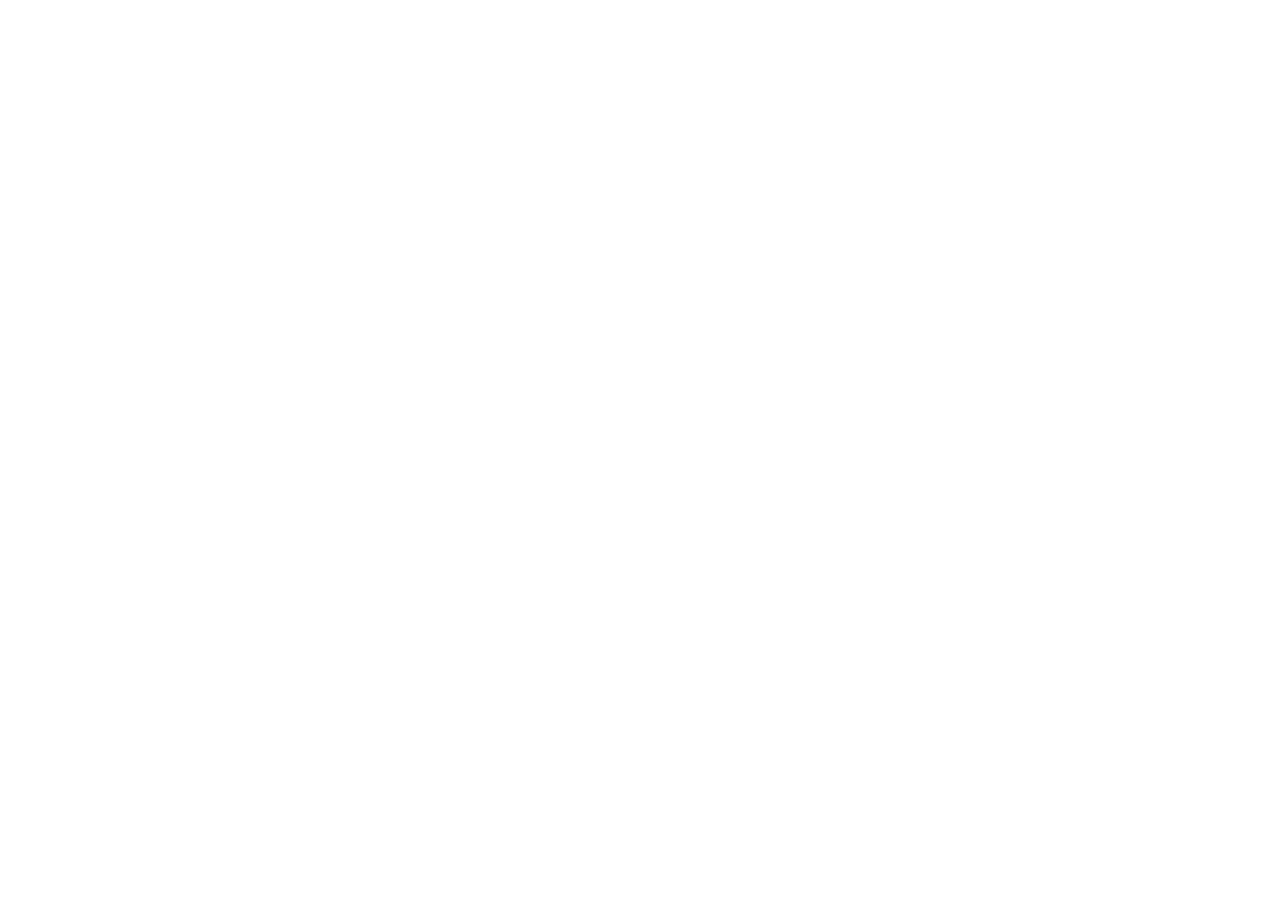
==== SmartBotl/html/index.html @ a44663ed "." ====
<!DOCTYPE html>
<html lang="en">
<head>
	<meta charset="UTF-8">
	<title>SmartBottle</title>
	<link rel="stylesheet" href="css/normalize.css">
	<link rel="stylesheet" href="css/style.css">
</head>
<body>
	
	<div class="main">
	<div class="blok">
	</div>
	</div>
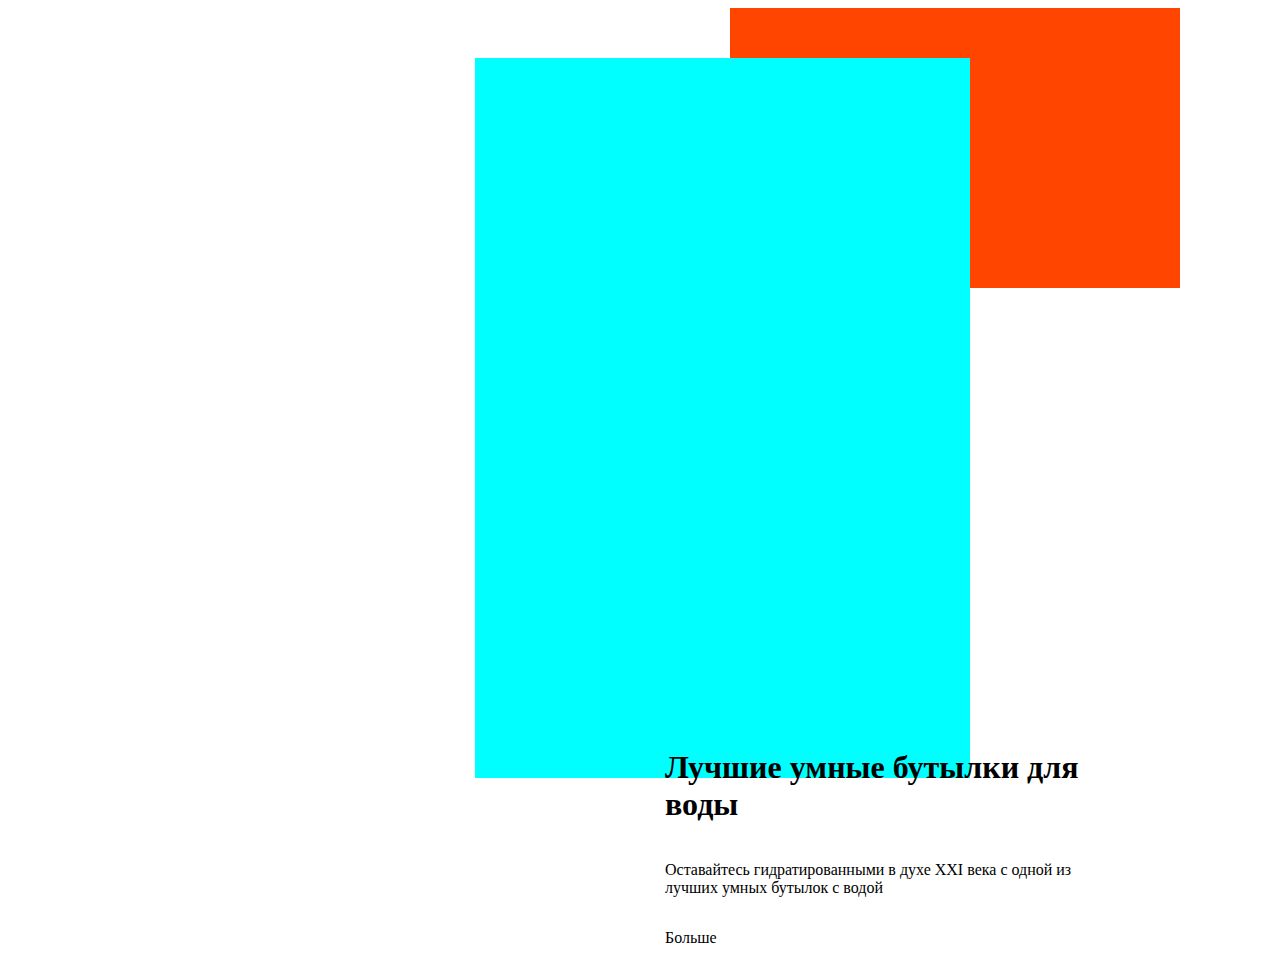
==== commit 9657bb1b: "12" ====
--- a/SmartBotl/html/index.html
+++ b/SmartBotl/html/index.html
@@ -1,14 +1,26 @@
 <!DOCTYPE html>
-<html lang="en">
+<html lang="ru">
 <head>
 	<meta charset="UTF-8">
 	<title>SmartBottle</title>
-	<link rel="stylesheet" href="css/normalize.css">
-	<link rel="stylesheet" href="css/style.css">
+	<link rel="stylesheet" href="../css/style.css">
 </head>
 <body>
-	
 	<div class="main">
-	<div class="blok">
-	</div>
+		<div class="base_class1">
+			<div class="orng_block"></div>
+
+			<div class="pic1"></div>
+			<div class="text1">
+				<h1>Лучшие умные бутылки для воды</h1>
+				<p>Оставайтесь гидратированными в духе XXI века с одной из лучших умных бутылок с водой</p>
+				<div class="button1">
+					<p>Больше</p>
+				</div>
+			</div>
+		</div>
+		<div class="base_class2"></div>
+		<div class="base_class3"></div>
+		<div class="base_class4"></div>
+		<div class="base_class5"></div>
 	</div>--- a/SmartBotl/css/style.css
+++ b/SmartBotl/css/style.css
@@ -0,0 +1,63 @@
+:root
+{
+    --container-widht: 1140px;
+    --container-pading: 60px;
+}
+.main
+{
+    display: flex;
+    flex-direction: column;
+    justify-content: center;
+    align-content: center;
+    max-width: var(--container-widht);
+    margin: 0 auto;
+    background: white;
+    position: relative;
+}
+
+.base_class1
+{
+    display: flex;
+    flex-direction: row;
+    justify-content: flex-end;
+    width: 100vh;
+    height: 800px;
+    flex-wrap: wrap;
+    margin: auto;
+    max-width: 1140px;
+    position: relative;
+}
+
+.orng_block
+{
+    background: orangered;
+    width: 50%;
+    height: 35%;
+    position: absolute;
+    right: -10%;
+
+}
+.pic1
+{
+    display: flex;
+    width: 55%;
+    height: 90%;
+    background: aqua;
+    position: relative;
+    flex-wrap: wrap;
+    right: 120px;
+    top: 50px;
+    z-index: 1;
+}
+.text1
+{
+    width: 425px;
+    display: flex;
+    flex-wrap: wrap;
+    position: relative;
+    align-items: flex-start;
+    flex-direction: column;
+    justify-content: space-around;
+    z-index: 1;
+    float: left;
+}
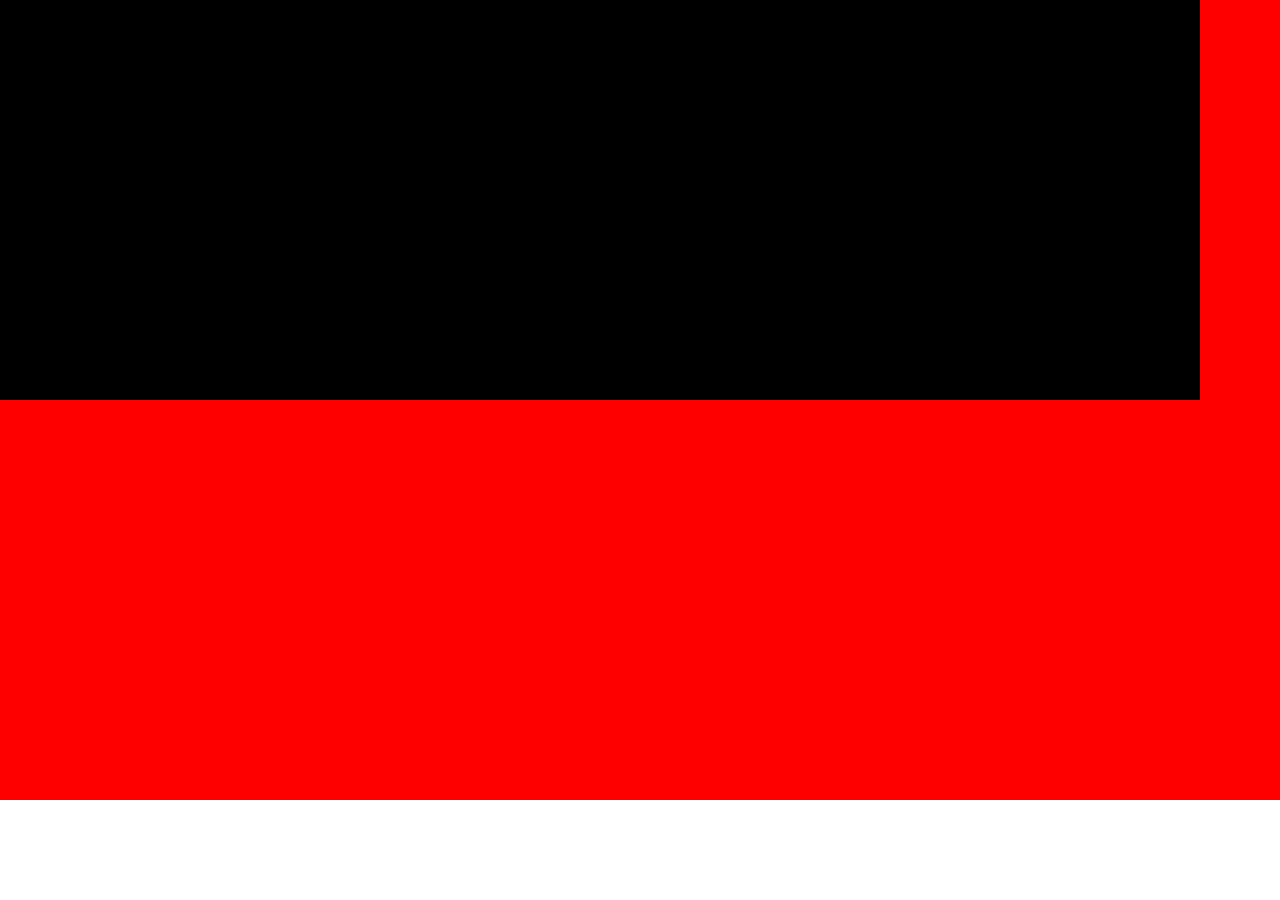
==== commit 5b1a4c06: "1" ====
--- a/SmartBotl/html/index.html
+++ b/SmartBotl/html/index.html
@@ -7,20 +7,10 @@
 </head>
 <body>
 	<div class="main">
-		<div class="base_class1">
-			<div class="orng_block"></div>
-
-			<div class="pic1"></div>
-			<div class="text1">
-				<h1>Лучшие умные бутылки для воды</h1>
-				<p>Оставайтесь гидратированными в духе XXI века с одной из лучших умных бутылок с водой</p>
-				<div class="button1">
-					<p>Больше</p>
-				</div>
+		<div class="container">
+			<div class="org_block">
+				<div class="org_figure"></div>
 			</div>
 		</div>
-		<div class="base_class2"></div>
-		<div class="base_class3"></div>
-		<div class="base_class4"></div>
-		<div class="base_class5"></div>
+
 	</div>--- a/SmartBotl/css/style.css
+++ b/SmartBotl/css/style.css
@@ -1,63 +1,38 @@
-:root
-{
-    --container-widht: 1140px;
-    --container-pading: 60px;
+:root{
+    --container-widht: 1200px;
+    --container-pading: 0 60px;
+    --org-figur-width: 490px;
+    --org-figur-height: 400px;
 }
-.main
-{
+.main{
+    background: white;
+    margin: 0;
+}
+body{
+    margin: 0;
+}
+.container {
     display: flex;
-    flex-direction: column;
-    justify-content: center;
-    align-content: center;
-    max-width: var(--container-widht);
-    margin: 0 auto;
-    background: white;
-    position: relative;
+    width: 100vw;
+    height: 800px;
+    background: red;
+    
 }
 
-.base_class1
-{
+.org_block{
     display: flex;
+
     flex-direction: row;
+    align-content: center;
     justify-content: flex-end;
-    width: 100vh;
-    height: 800px;
-    flex-wrap: wrap;
-    margin: auto;
-    max-width: 1140px;
-    position: relative;
+    position: absolute;
+    background: black;
+    #z-index: 2;
 }
 
-.orng_block
-{
-    background: orangered;
-    width: 50%;
-    height: 35%;
-    position: absolute;
-    right: -10%;
-
+.org_figure{
+    z-index: 4;
+    width: var(--container-widht);
+    height: var(--org-figur-height);
+    color: blue;
 }
-.pic1
-{
-    display: flex;
-    width: 55%;
-    height: 90%;
-    background: aqua;
-    position: relative;
-    flex-wrap: wrap;
-    right: 120px;
-    top: 50px;
-    z-index: 1;
-}
-.text1
-{
-    width: 425px;
-    display: flex;
-    flex-wrap: wrap;
-    position: relative;
-    align-items: flex-start;
-    flex-direction: column;
-    justify-content: space-around;
-    z-index: 1;
-    float: left;
-}
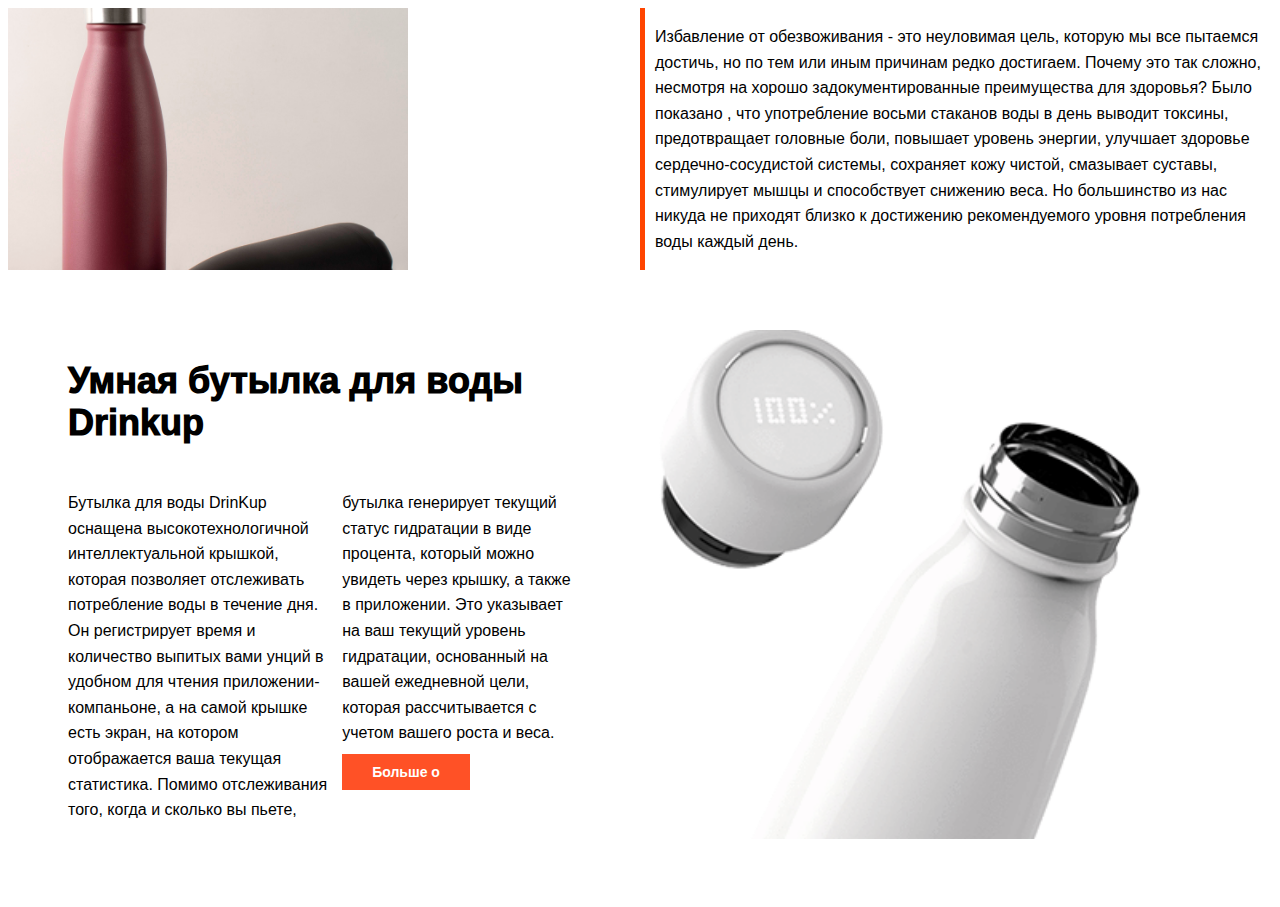
==== commit 4582c98b: "Жоско начал что-то делать" ====
--- a/SmartBotl/html/index.html
+++ b/SmartBotl/html/index.html
@@ -6,11 +6,57 @@
 	<link rel="stylesheet" href="../css/style.css">
 </head>
 <body>
-	<div class="main">
-		<div class="container">
-			<div class="org_block">
-				<div class="org_figure"></div>
-			</div>
+<!--	<div class="wrapen">-->
+<!--		<div class="block1">-->
+<!--			<p>блок 1</p>-->
+<!--		</div>-->
+<!--		<div class="block2">-->
+<!--			<p>блок 2</p>-->
+<!--		</div>-->
+<!--		<div class="block3">-->
+<!--			<h1>Самые умные бутылки для воды!</h1>-->
+<!--			<p>Оставайтесь гидратированными в духе XXI века с одной из лучших умных бутылок с водой</p>-->
+<!--			<div class = "button">Больше о</div>-->
+<!--		</div>-->
+<!--		<div class="block4">-->
+<!--			<p>блок 4</p>-->
+<!--		</div>-->
+<!--	</div>-->
+	<div class = "BigBlock2">
+		<div class="pic2"></div>
+		<div class="textBlock2">
+			<div class="line"></div>
+			<p>Избавление от обезвоживания - это неуловимая цель, которую мы все пытаемся
+				достичь, но по тем или иным причинам редко достигаем. Почему это так сложно,
+				несмотря на хорошо задокументированные преимущества для здоровья? Было показано
+				, что употребление восьми стаканов воды в день выводит токсины, предотвращает
+				головные боли, повышает уровень энергии, улучшает здоровье сердечно-сосудистой
+				системы, сохраняет кожу чистой, смазывает суставы, стимулирует мышцы и
+				способствует снижению веса. Но большинство из нас никуда не приходят близко
+				к достижению рекомендуемого уровня потребления воды каждый день.</p>
 		</div>
+	</div>
 
-	</div>+	<div class="BigBlock3">
+		<h2>Умная бутылка для воды Drinkup</h2>
+		<div class = "miniblock">
+		<div class="text1block3">
+			<p>Бутылка для воды DrinKup оснащена высокотехнологичной интеллектуальной
+				крышкой, которая позволяет отслеживать потребление воды в течение дня.
+				Он регистрирует время и количество выпитых вами унций в удобном для чтения
+				приложении-компаньоне, а на самой крышке есть экран, на котором отображается
+				ваша текущая статистика. Помимо отслеживания того, когда и сколько вы пьете,
+				</p>
+		</div>
+		<div class="text2block3">
+			<p>бутылка генерирует текущий статус гидратации в виде процента, который можно
+				увидеть через крышку, а также в приложении. Это указывает на ваш текущий
+				уровень гидратации, основанный на вашей ежедневной цели, которая рассчитывается
+				с учетом вашего роста и веса.</p>
+			<a href="https://clck.ru/3vyXS" class="button">Больше о</a>
+		</div>
+		</div>
+		<div class="pic1"></div>
+	</div>
+
+</body>--- a/SmartBotl/css/style.css
+++ b/SmartBotl/css/style.css
@@ -4,35 +4,131 @@
     --org-figur-width: 490px;
     --org-figur-height: 400px;
 }
-.main{
+
+
+.wrapen{
     background: white;
-    margin: 0;
-}
-body{
-    margin: 0;
-}
-.container {
-    display: flex;
-    width: 100vw;
-    height: 800px;
-    background: red;
-    
+    display: grid;
+    grid-template-columns: 1fr 1fr;
+    #grid-template-rows: repeat(4, minmax(150px, 1fr));
+    #grid-gap: 1em;
+    justify-content: stretch;
+    align-items: stretch;
 }
 
-.org_block{
-    display: flex;
-
-    flex-direction: row;
-    align-content: center;
-    justify-content: flex-end;
-    position: absolute;
-    background: black;
-    #z-index: 2;
+.block2{
+    background: orangered;
+    min-width: 244px;
+    max-width: 490px;
+    height: 490px;
 }
 
-.org_figure{
-    z-index: 4;
-    width: var(--container-widht);
-    height: var(--org-figur-height);
-    color: blue;
+.block1 {
+    background: blueviolet;
+    min-width: 120px;
+    height: 100%;
 }
+
+
+.block3{
+
+    background: blue;
+    height: 600px;
+    width: 600px;
+}
+
+.block4{
+    background: aquamarine;
+    justify-self: stretch;
+    min-height: 441px;
+    min-width: 100px;
+    max-height: 720px;
+    max-width: 628px;
+    right: 50px;
+}
+/*Второй блок*/
+.BigBlock2{
+    display: grid;
+    grid-template-columns: 1fr 1fr;
+}
+
+.pic2{
+    background: url("../images/бутылки2.jpg") center/cover;
+    width: 400px;
+
+}
+.textBlock2{
+    display: grid;
+    grid-gap: 10px;
+    grid-template-columns: auto auto;
+}
+.line{
+    width: 5px;
+    height: auto;
+    background: orangered;
+}
+
+/* Третий блок */
+.BigBlock3{
+    display: grid;
+    grid-template-columns: 1fr 1fr;
+    grid-template-rows: auto auto;
+    padding: 60px;
+}
+.miniblock{
+    display: grid;
+    grid-template-columns: auto auto;
+    grid-gap: 10px;
+}
+
+.button{
+    background-color: #ff5126;
+    color: #ffffff;
+    position: relative;
+    font-size: 0.875rem;
+    font-weight: 700;
+    margin: 30px auto 40px 0;
+    font-family: 'Source Sans Pro', sans-serif !important;
+    line-height: inherit;
+    letter-spacing: inherit;
+    text-transform: inherit;
+    text-decoration: none;
+    border: 0 none transparent;
+    outline-width: 0;
+    font-style: initial;
+    white-space: nowrap;
+    user-select: none;
+    vertical-align: middle;
+    text-align: center;
+    padding: 10px 30px;
+    border-radius: 0;
+}
+.pic1{
+    grid-column: 2/3;
+    grid-row: 1/3;
+    background: url("../images/бутылкаблок3.png") center/cover;
+    width: 50vw;
+
+}
+h2{
+    font-family: 'Source Sans Pro', sans-serif !important;
+    font-weight: 1000;
+    font-size: 2.25em;
+}
+h1{
+    font-family: 'Source Sans Pro', sans-serif !important;
+    font-size: 2em;
+    margin-block-start: 0.67em;
+    margin-block-end: 0.67em;
+    margin-inline-start: 0px;
+    margin-inline-end: 0px;
+    font-weight: 700;
+}
+
+p{
+    font-family: 'Source Sans Pro', sans-serif !important;
+    font-size: 1rem;
+    line-height: 1.6;
+    font-weight: 540;
+    font-weight: 547;
+}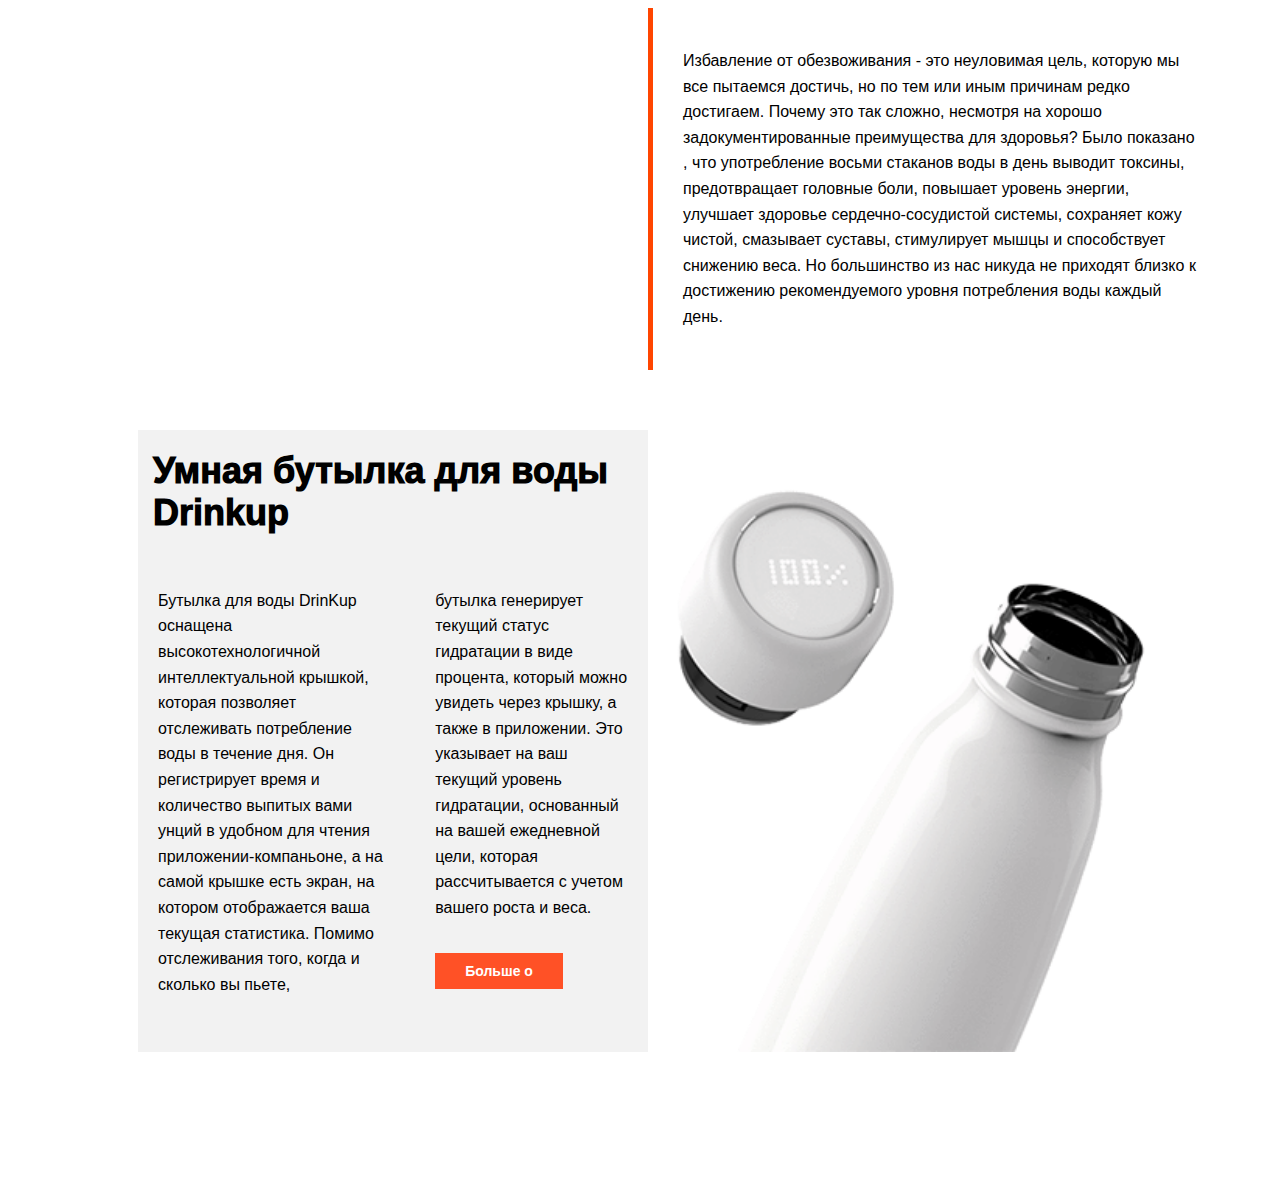
==== commit 7efdfd37: "1.2" ====
--- a/SmartBotl/html/index.html
+++ b/SmartBotl/html/index.html
@@ -23,6 +23,7 @@
 <!--		</div>-->
 <!--	</div>-->
 	<div class = "BigBlock2">
+		<div class=""
 		<div class="pic2"></div>
 		<div class="textBlock2">
 			<div class="line"></div>
@@ -38,7 +39,9 @@
 	</div>
 
 	<div class="BigBlock3">
-		<h2>Умная бутылка для воды Drinkup</h2>
+		<div class="blockforh2block3">
+			<h2>Умная бутылка для воды Drinkup</h2>
+		</div>
 		<div class = "miniblock">
 		<div class="text1block3">
 			<p>Бутылка для воды DrinKup оснащена высокотехнологичной интеллектуальной
--- a/SmartBotl/css/style.css
+++ b/SmartBotl/css/style.css
@@ -3,8 +3,20 @@
     --container-pading: 0 60px;
     --org-figur-width: 490px;
     --org-figur-height: 400px;
+    --content-wight: 1140px;
 }
 
+body{
+    display: flex;
+    max-width: 1140px;
+    min-width: 100px;
+    flex-direction: column;
+    justify-content: center;
+    padding: 0 0 calc((100vw - 1140px)/2) calc((100vw - 1140px)/2);
+    height: auto;
+    #margin-right: 10vw;
+    #margin-left: 10vw;
+}
 
 .wrapen{
     background: white;
@@ -50,12 +62,13 @@
 .BigBlock2{
     display: grid;
     grid-template-columns: 1fr 1fr;
+
 }
 
 .pic2{
     background: url("../images/бутылки2.jpg") center/cover;
-    width: 400px;
-
+    justify-self: end;
+    min-width: 400px;
 }
 .textBlock2{
     display: grid;
@@ -79,8 +92,11 @@
     display: grid;
     grid-template-columns: auto auto;
     grid-gap: 10px;
+    background: #F2F2F2;
 }
-
+.blockforh2block3{
+    background: #F2F2F2;
+}
 .button{
     background-color: #ff5126;
     color: #ffffff;
@@ -102,20 +118,26 @@
     text-align: center;
     padding: 10px 30px;
     border-radius: 0;
+    margin: 0 20px;
 }
 .pic1{
     grid-column: 2/3;
     grid-row: 1/3;
     background: url("../images/бутылкаблок3.png") center/cover;
-    width: 50vw;
-
+    #width: 100%;
+    min-width: 340px;
+    max-width: 526px;
+    max-height: 622px;
+    height: 622px;
 }
 h2{
+    margin: 20px 15px 0 15px;
     font-family: 'Source Sans Pro', sans-serif !important;
     font-weight: 1000;
     font-size: 2.25em;
 }
 h1{
+
     font-family: 'Source Sans Pro', sans-serif !important;
     font-size: 2em;
     margin-block-start: 0.67em;
@@ -126,6 +148,7 @@
 }
 
 p{
+    margin: 40px 20px 40px 20px;
     font-family: 'Source Sans Pro', sans-serif !important;
     font-size: 1rem;
     line-height: 1.6;
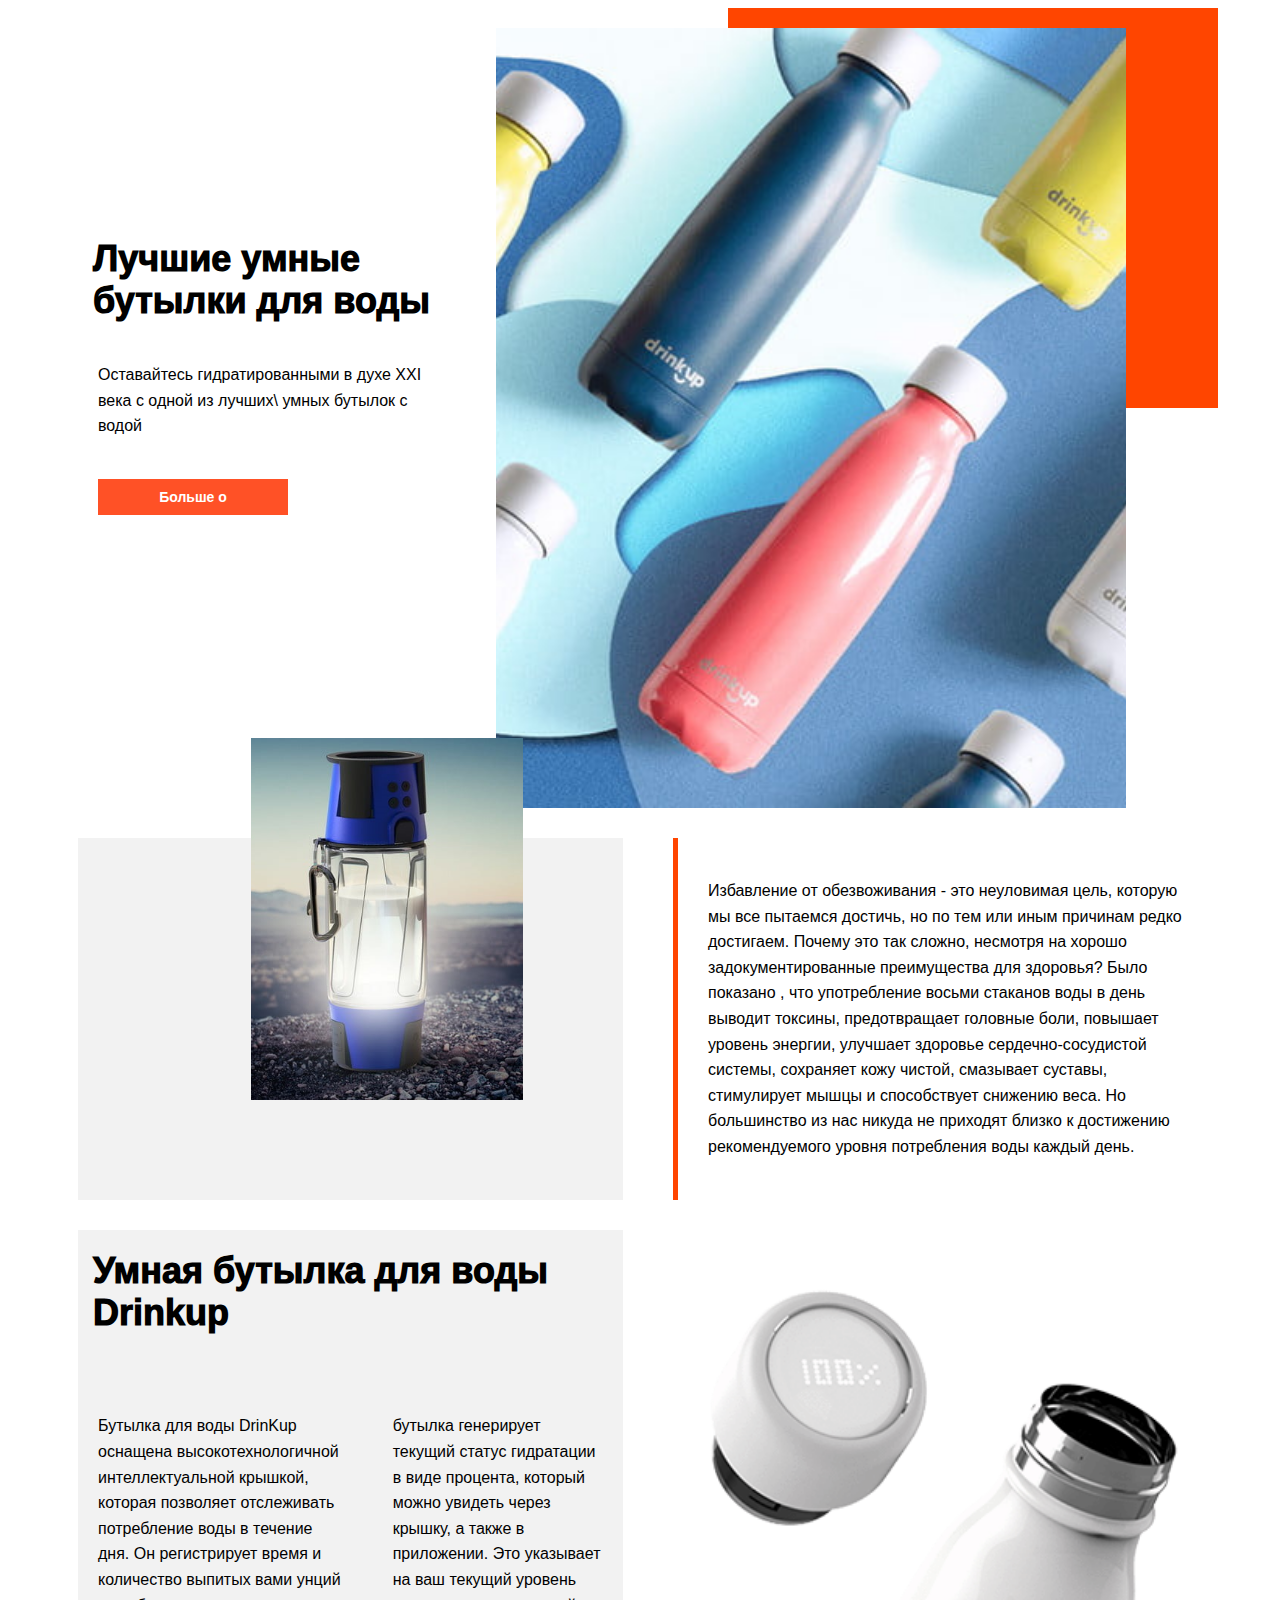
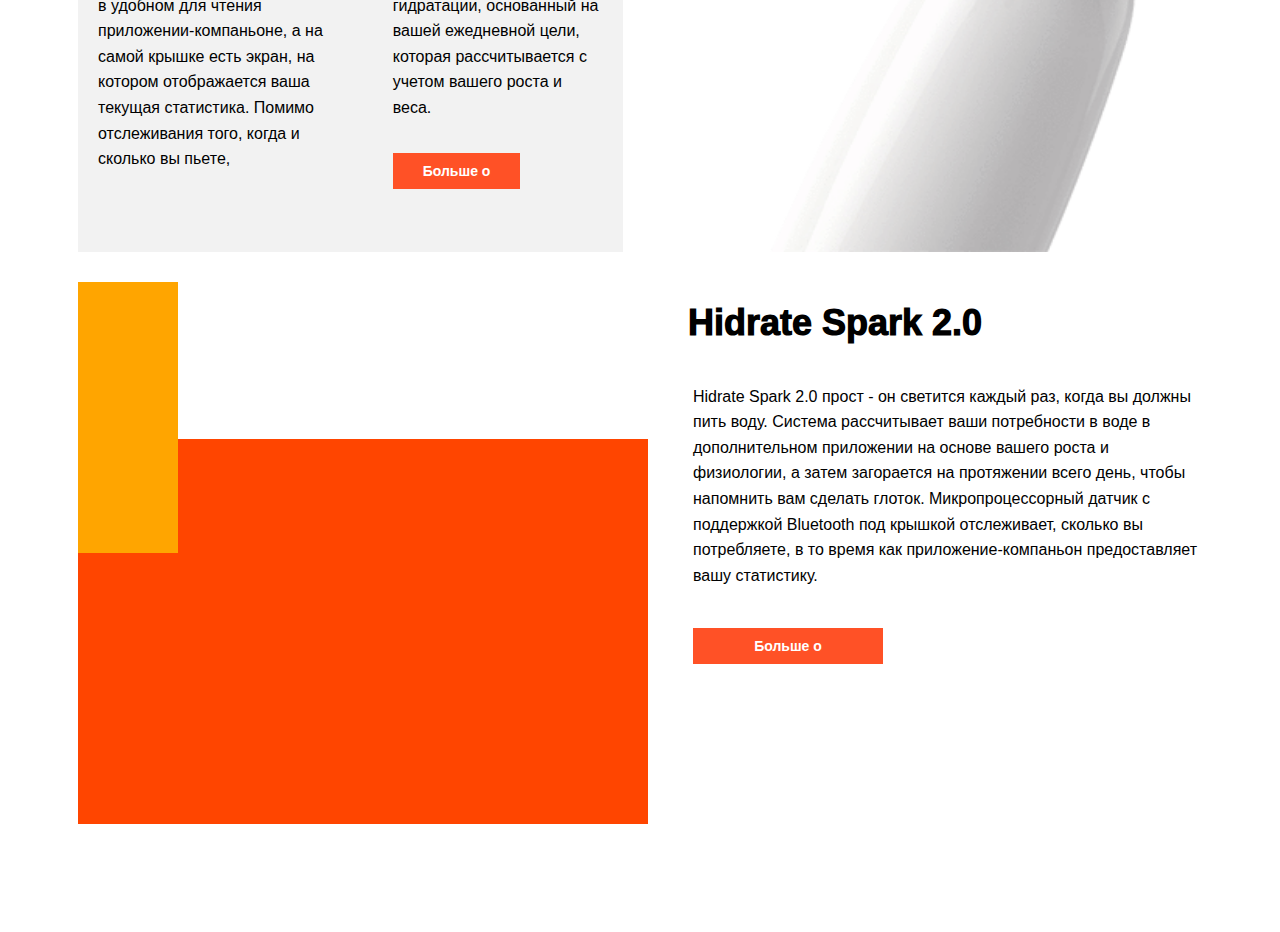
==== commit dc316734: "1.3" ====
--- a/SmartBotl/html/index.html
+++ b/SmartBotl/html/index.html
@@ -6,25 +6,23 @@
 	<link rel="stylesheet" href="../css/style.css">
 </head>
 <body>
-<!--	<div class="wrapen">-->
-<!--		<div class="block1">-->
-<!--			<p>блок 1</p>-->
-<!--		</div>-->
-<!--		<div class="block2">-->
-<!--			<p>блок 2</p>-->
-<!--		</div>-->
-<!--		<div class="block3">-->
-<!--			<h1>Самые умные бутылки для воды!</h1>-->
-<!--			<p>Оставайтесь гидратированными в духе XXI века с одной из лучших умных бутылок с водой</p>-->
-<!--			<div class = "button">Больше о</div>-->
-<!--		</div>-->
-<!--		<div class="block4">-->
-<!--			<p>блок 4</p>-->
-<!--		</div>-->
-<!--	</div>-->
+	<div class="BigBlock1">
+		<div class="orgBlock"></div>
+		<div class="textBlock1">
+			<h2>Лучшие умные бутылки для воды</h2>
+			<p>Оставайтесь гидратированными в духе XXI века с одной из лучших\
+				умных бутылок с водой</p>
+			<a href="https://clck.ru/3vyXS" class="button">Больше о</a>
+		</div>
+		<div class="picBlock1"></div>
+	</div>
+
 	<div class = "BigBlock2">
-		<div class=""
-		<div class="pic2"></div>
+
+		<div class="block1InBigBlock2">
+			<!--<img src="../images/бутылкаСиния.jpeg"/>-->
+			<div class="pic2"></div>
+		</div>
 		<div class="textBlock2">
 			<div class="line"></div>
 			<p>Избавление от обезвоживания - это неуловимая цель, которую мы все пытаемся
@@ -62,4 +60,22 @@
 		<div class="pic1"></div>
 	</div>
 
+	<div class="BigBlock4">
+		<div class="textBlock4">
+			<h2>Hidrate Spark 2.0</h2>
+			<p>Hidrate Spark 2.0 прост - он светится каждый раз, когда вы должны пить воду. Система
+				рассчитывает ваши потребности в воде в дополнительном приложении на основе вашего
+				роста и физиологии, а затем загорается на протяжении всего день, чтобы напомнить
+				вам сделать глоток. Микропроцессорный датчик с поддержкой Bluetooth под крышкой
+				отслеживает, сколько вы потребляете, в то время как приложение-компаньон
+				предоставляет вашу статистику.</p>
+			<a href="https://clck.ru/3vyXS" class="button">Больше о</a>
+		</div>
+		<div class="orgBlock2"></div>
+		<div class="pic4"></div>
+	</div>
+
+
+
+
 </body>--- a/SmartBotl/css/style.css
+++ b/SmartBotl/css/style.css
@@ -14,61 +14,65 @@
     justify-content: center;
     padding: 0 0 calc((100vw - 1140px)/2) calc((100vw - 1140px)/2);
     height: auto;
-    #margin-right: 10vw;
-    #margin-left: 10vw;
 }
 
-.wrapen{
-    background: white;
+/*Первый блок*/
+.BigBlock1{
     display: grid;
-    grid-template-columns: 1fr 1fr;
-    #grid-template-rows: repeat(4, minmax(150px, 1fr));
-    #grid-gap: 1em;
-    justify-content: stretch;
-    align-items: stretch;
+    grid-template-columns: 1fr 2fr;
+    grid-template-rows: repeat(2, minmax(150px, 1fr));
+    margin-bottom: 30px;
 }
 
-.block2{
+.orgBlock{
     background: orangered;
-    min-width: 244px;
-    max-width: 490px;
-    height: 490px;
+    width: 490px;
+    height: 400px;
+    grid-column: 2/3;
+    justify-self: end;
+}
+.textBlock1{
+    display: flex;
+    flex-direction: column;
+    grid-column: 1/2;
+    margin-top: -50%;
 }
 
-.block1 {
-    background: blueviolet;
-    min-width: 120px;
-    height: 100%;
+.picBlock1{
+    background: url("../images/бутылочкиМнога.jpeg") center/cover;
+    max-width: 630px;
+    height: auto;
+    grid-column: 2/3;
+    grid-row: 2/3;
+    z-index: 3;
+    margin-top: -50%;
+    margin-left: 5%;
 }
 
-
-.block3{
-
-    background: blue;
-    height: 600px;
-    width: 600px;
-}
-
-.block4{
-    background: aquamarine;
-    justify-self: stretch;
-    min-height: 441px;
-    min-width: 100px;
-    max-height: 720px;
-    max-width: 628px;
-    right: 50px;
-}
 /*Второй блок*/
 .BigBlock2{
     display: grid;
     grid-template-columns: 1fr 1fr;
+    grid-column-gap: 50px;
+    margin: 0 0 30px 0;
+    z-index: 4;
+}
+.block1InBigBlock2{
+    background: #F2F2F2;
+}
+.pic2{
+    background-color: #e5d7ba;
+    margin: -100px 100px 0 40%;
 
 }
-
 .pic2{
-    background: url("../images/бутылки2.jpg") center/cover;
+    background: url("../images/бутылкаСиния.jpeg") center/cover;
+    width: 50%;
+    height: 100%;
     justify-self: end;
-    min-width: 400px;
+    z-index: 4;
+    max-height: 440px;
+    min-width: 210px;
 }
 .textBlock2{
     display: grid;
@@ -86,7 +90,8 @@
     display: grid;
     grid-template-columns: 1fr 1fr;
     grid-template-rows: auto auto;
-    padding: 60px;
+    grid-column-gap: 50px;
+    margin: 0 0 30px 0;
 }
 .miniblock{
     display: grid;
@@ -100,6 +105,7 @@
 .button{
     background-color: #ff5126;
     color: #ffffff;
+    max-width: 130px;
     position: relative;
     font-size: 0.875rem;
     font-weight: 700;
@@ -124,11 +130,40 @@
     grid-column: 2/3;
     grid-row: 1/3;
     background: url("../images/бутылкаблок3.png") center/cover;
-    #width: 100%;
     min-width: 340px;
     max-width: 526px;
     max-height: 622px;
     height: 622px;
+}
+
+/*Блок 4*/
+.BigBlock4{
+    display: grid;
+    grid-template-columns: repeat(2, minmax(150px, 1fr));
+    grid-template-rows: repeat(2, minmax(150px, 1fr));
+    margin: 0 0 30px 0;
+    grid-column-gap: 50px;
+}
+
+.textBlock4{
+    grid-column: 2/3;
+    grid-row: 1/3;
+    display: flex;
+    flex-direction: column;
+}
+
+.orgBlock2{
+    background: orangered;
+    grid-column: 1/3;
+    grid-row: 2/3;
+    margin-top: -10%;
+    height: 385px;
+    width: 570px;
+}
+
+.pic4{
+    background: orange;
+    width: 100px;
 }
 h2{
     margin: 20px 15px 0 15px;
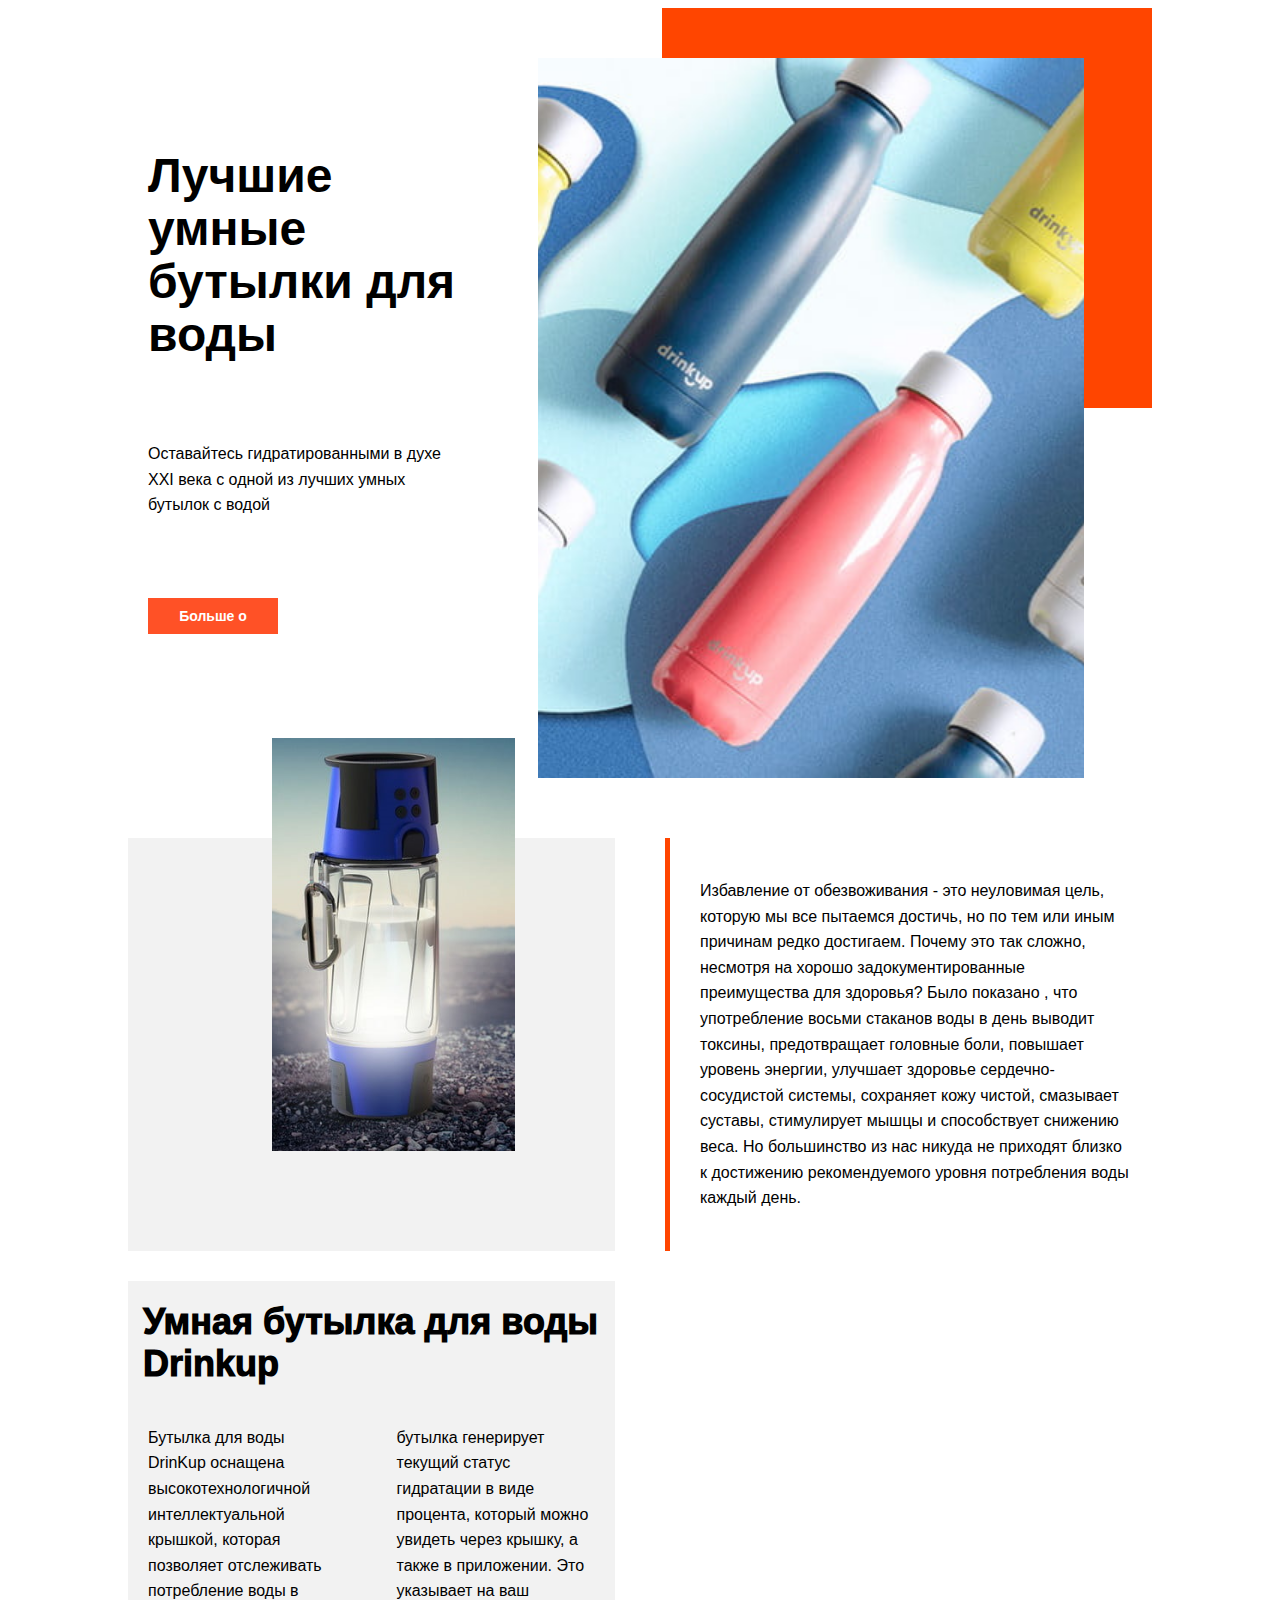
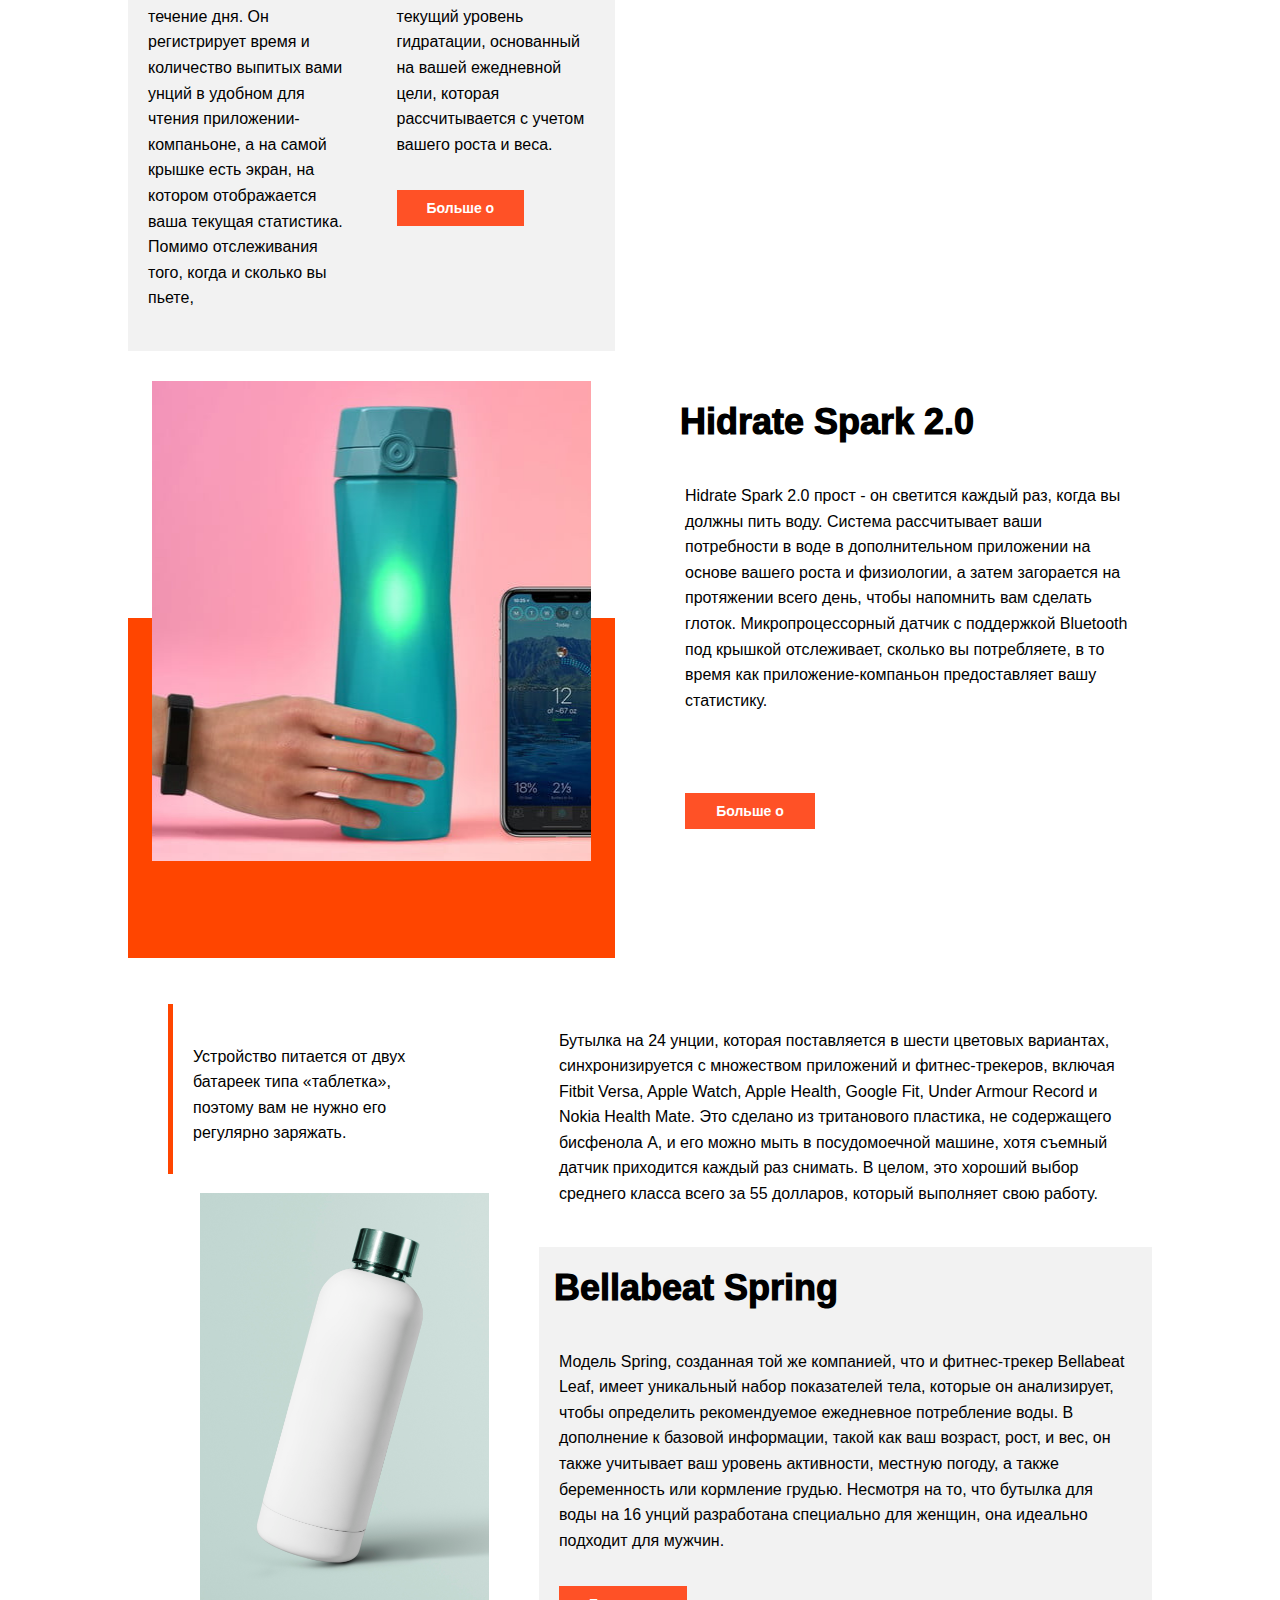
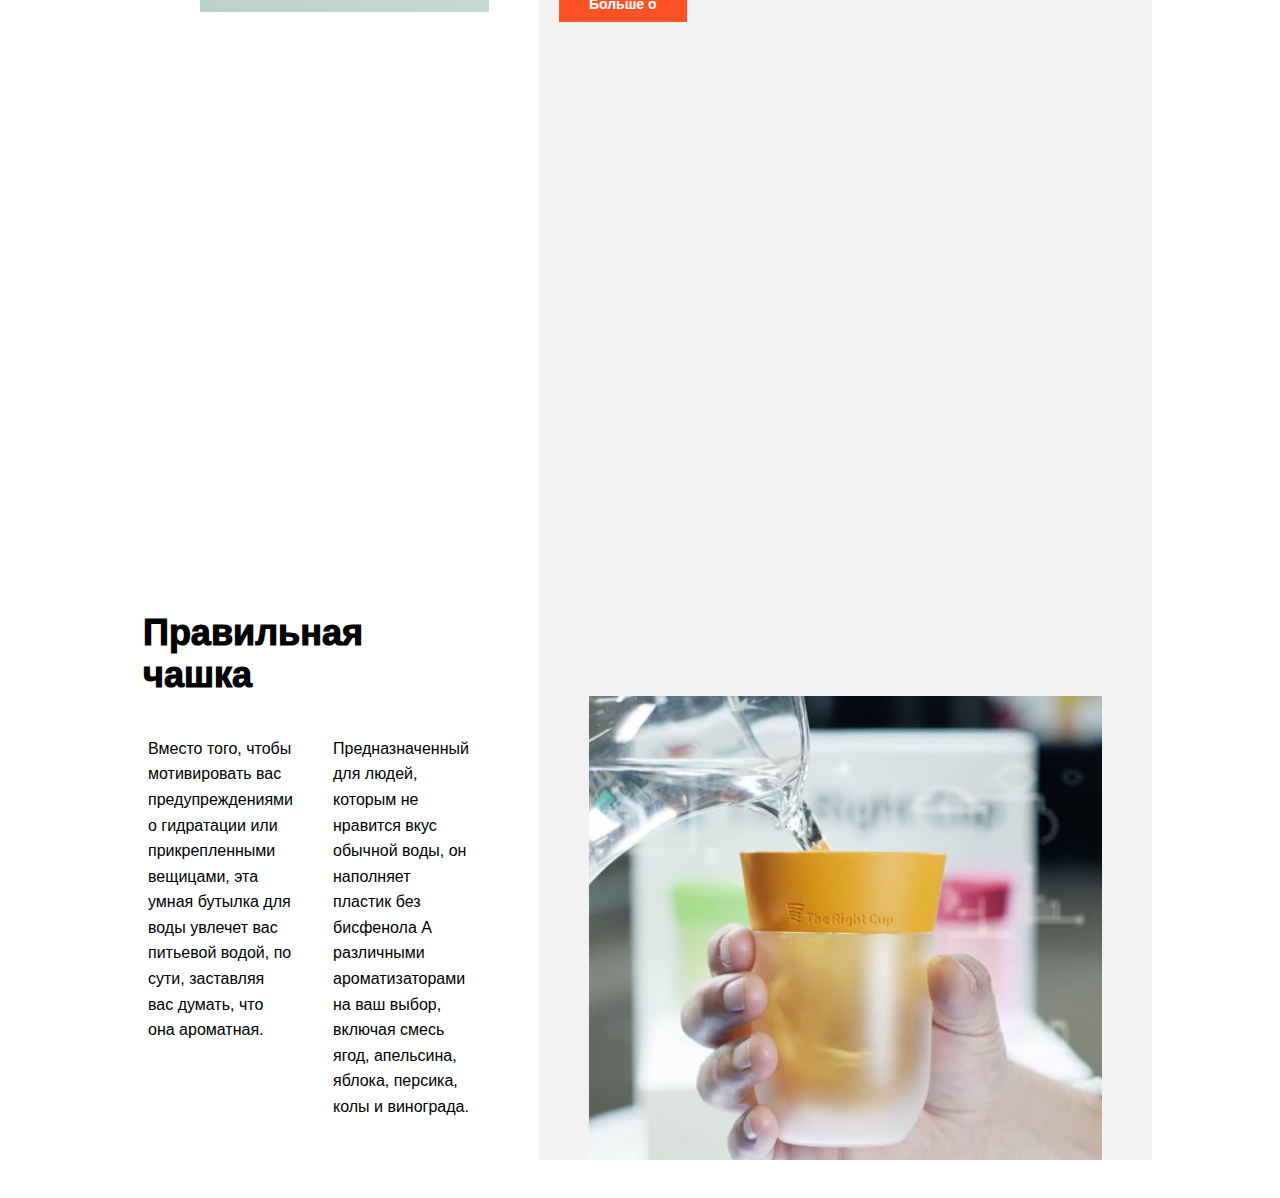
==== commit 380d181e: "Сверстал, но под мобилочки не адаптировал" ====
--- a/SmartBotl/html/index.html
+++ b/SmartBotl/html/index.html
@@ -6,11 +6,12 @@
 	<link rel="stylesheet" href="../css/style.css">
 </head>
 <body>
+	<div class="main">
 	<div class="BigBlock1">
 		<div class="orgBlock"></div>
 		<div class="textBlock1">
-			<h2>Лучшие умные бутылки для воды</h2>
-			<p>Оставайтесь гидратированными в духе XXI века с одной из лучших\
+			<h1>Лучшие умные бутылки для воды</h1>
+			<p>Оставайтесь гидратированными в духе XXI века с одной из лучших
 				умных бутылок с водой</p>
 			<a href="https://clck.ru/3vyXS" class="button">Больше о</a>
 		</div>
@@ -20,7 +21,6 @@
 	<div class = "BigBlock2">
 
 		<div class="block1InBigBlock2">
-			<!--<img src="../images/бутылкаСиния.jpeg"/>-->
 			<div class="pic2"></div>
 		</div>
 		<div class="textBlock2">
@@ -37,7 +37,7 @@
 	</div>
 
 	<div class="BigBlock3">
-		<div class="blockforh2block3">
+		<div class="blockform2block3">
 			<h2>Умная бутылка для воды Drinkup</h2>
 		</div>
 		<div class = "miniblock">
@@ -57,7 +57,7 @@
 			<a href="https://clck.ru/3vyXS" class="button">Больше о</a>
 		</div>
 		</div>
-		<div class="pic1"></div>
+		<div class="pic3"></div>
 	</div>
 
 	<div class="BigBlock4">
@@ -71,11 +71,57 @@
 				предоставляет вашу статистику.</p>
 			<a href="https://clck.ru/3vyXS" class="button">Больше о</a>
 		</div>
+		<div class="pic4"></div>
 		<div class="orgBlock2"></div>
-		<div class="pic4"></div>
 	</div>
 
+	<div class="BigBlock5">
+		<blockquote class="blockFromBigBlock5">
+			<!--<div class="line2"></div>-->
+			<p>Устройство питается от двух батареек типа «таблетка»,
+				поэтому вам не нужно его регулярно заряжать.</p>
+			<br>
+		</blockquote>
 
+		<div class="block2FromBlock5">
+			<p>Бутылка на 24 унции, которая поставляется в шести цветовых вариантах,
+				синхронизируется с множеством приложений и фитнес-трекеров, включая
+				Fitbit Versa, Apple Watch, Apple Health, Google Fit, Under Armour Record
+				и Nokia Health Mate. Это сделано из тританового пластика, не содержащего
+				бисфенола А, и его можно мыть в посудомоечной машине, хотя съемный датчик
+				приходится каждый раз снимать. В целом, это хороший выбор среднего класса
+				всего за 55 долларов, который выполняет свою работу.</p>
+		</div>
+		<div class="block3FromBlock5">
+			<h2>Bellabeat Spring</h2>
+			<p>Модель Spring, созданная той же компанией, что и фитнес-трекер
+				Bellabeat Leaf, имеет уникальный набор показателей тела, которые
+				он анализирует, чтобы определить рекомендуемое ежедневное потребление
+				воды. В дополнение к базовой информации, такой как ваш возраст, рост,
+				и вес, он также учитывает ваш уровень активности, местную погоду, а также
+				беременность или кормление грудью. Несмотря на то, что бутылка для воды на
+				16 унций разработана специально для женщин, она идеально подходит для мужчин.</p>
+			<a href="https://clck.ru/3vyXS" class="button">Больше о</a>
+		</div>
+		<div class="pic5"></div>
+		<iframe class="video1"  src="https://www.youtube.com/embed/dQw4w9WgXcQ"
+				title="YouTube video player" frameborder="0" allow="accelerometer;
+				 autoplay; clipboard-write; encrypted-media; gyroscope; picture-in-picture;
+				  web-share" allowfullscreen>
+		</iframe>
+		<div class="figuraGray2"></div>
+		<h2 class="h2FromBigBlock5">Правильная чашка</h2>
+		<div class="block4FromBigBlock5">
 
-
+			<p>Вместо того, чтобы мотивировать вас предупреждениями о гидратации или
+				прикрепленными вещицами, эта умная бутылка для воды увлечет вас питьевой
+				водой, по сути, заставляя вас думать, что она ароматная.</p>
+			<p>Предназначенный
+				для людей, которым не нравится вкус обычной воды, он наполняет пластик
+				без бисфенола А различными ароматизаторами на ваш выбор, включая смесь
+				ягод, апельсина, яблока, персика, колы и винограда.</p>
+		</div>
+		<div class="pic5.1"></div>
+	</div>
+	</div>
 </body>--- a/SmartBotl/css/style.css
+++ b/SmartBotl/css/style.css
@@ -5,17 +5,47 @@
     --org-figur-height: 400px;
     --content-wight: 1140px;
 }
+/*770px width*/
+/*body{*/
+/*    display: flex;*/
+/*    max-width: 1140px;*/
+/*    min-width: 100px;*/
+/*    flex-direction: column;*/
+/*    justify-content: center;*/
+/*    padding: 0 5vw 0 5vw;*/
+/*    height: auto;*/
+/*}*/
+/*body{*/
+/*    */
+/*    max-width: 1140px;*/
+/*    min-width: 770px;*/
+/*    display: flex;*/
+/*    flex-direction: column;*/
+/*    justify-self: center;*/
+/*    justify-content: center;*/
+/*    align-items: center;*/
+/*    padding: 0 5vw 0 5vw;*/
+/*    height: auto;*/
+/*}*/
 
 body{
+    max-width: 1140px;
+    margin-left: auto;
+    margin-right: auto;
+    padding: 0 10vw 0 10vw;
+}
+.main{
+
+    min-width: 770px;
+    width: auto;
+    height: auto;
     display: flex;
-    max-width: 1140px;
-    min-width: 100px;
     flex-direction: column;
+    align-items: center;
+    align-content: center;
     justify-content: center;
-    padding: 0 0 calc((100vw - 1140px)/2) calc((100vw - 1140px)/2);
-    height: auto;
-}
-
+    #padding: 0 10vw 0 10vw;
+}
 /*Первый блок*/
 .BigBlock1{
     display: grid;
@@ -26,27 +56,33 @@
 
 .orgBlock{
     background: orangered;
-    width: 490px;
-    height: 400px;
+    width: 40vw;
+    height: auto;
+    max-width: 490px;
+    max-height: 400px;
+    min-width: 244px;
+    min-height: 400px;
     grid-column: 2/3;
     justify-self: end;
 }
 .textBlock1{
     display: flex;
     flex-direction: column;
-    grid-column: 1/2;
-    margin-top: -50%;
+    grid-row: 1/3;
+    grid-column: 1/2;
+    margin-top: 30%;
 }
 
 .picBlock1{
     background: url("../images/бутылочкиМнога.jpeg") center/cover;
+    align-items: start;
     max-width: 630px;
+    max-height: 720px;
     height: auto;
     grid-column: 2/3;
     grid-row: 2/3;
     z-index: 3;
-    margin-top: -50%;
-    margin-left: 5%;
+    margin: -350px 10% 0 10%;
 }
 
 /*Второй блок*/
@@ -60,11 +96,7 @@
 .block1InBigBlock2{
     background: #F2F2F2;
 }
-.pic2{
-    background-color: #e5d7ba;
-    margin: -100px 100px 0 40%;
-
-}
+
 .pic2{
     background: url("../images/бутылкаСиния.jpeg") center/cover;
     width: 50%;
@@ -73,6 +105,7 @@
     z-index: 4;
     max-height: 440px;
     min-width: 210px;
+    margin: -100px 100px 0 40%;
 }
 .textBlock2{
     display: grid;
@@ -95,21 +128,28 @@
 }
 .miniblock{
     display: grid;
-    grid-template-columns: auto auto;
+    grid-template-columns: 1fr 1fr;
+    grid-column: 1/2;
+    grid-row:2/3;
     grid-gap: 10px;
     background: #F2F2F2;
 }
-.blockforh2block3{
-    background: #F2F2F2;
+
+
+.blockform2block3{
+    background: #F2F2F2;
+    grid-row: 1/2;
+    grid-column: 1/2;
 }
 .button{
     background-color: #ff5126;
     color: #ffffff;
-    max-width: 130px;
+    max-width: 70px;
     position: relative;
     font-size: 0.875rem;
     font-weight: 700;
-    margin: 30px auto 40px 0;
+    margin: 40px 20px 0 20px;
+    #margin: 30px auto 40px 0;
     font-family: 'Source Sans Pro', sans-serif !important;
     line-height: inherit;
     letter-spacing: inherit;
@@ -124,23 +164,21 @@
     text-align: center;
     padding: 10px 30px;
     border-radius: 0;
-    margin: 0 20px;
-}
-.pic1{
+
+}
+.pic3{
     grid-column: 2/3;
     grid-row: 1/3;
-    background: url("../images/бутылкаблок3.png") center/cover;
-    min-width: 340px;
+    background: url("../images/бутылканарыжем.jpg") center/cover;
     max-width: 526px;
-    max-height: 622px;
-    height: 622px;
+    height: auto;
 }
 
 /*Блок 4*/
 .BigBlock4{
     display: grid;
-    grid-template-columns: repeat(2, minmax(150px, 1fr));
-    grid-template-rows: repeat(2, minmax(150px, 1fr));
+    grid-template-columns: 1fr 1fr;
+    grid-template-rows: auto auto;
     margin: 0 0 30px 0;
     grid-column-gap: 50px;
 }
@@ -153,18 +191,93 @@
 }
 
 .orgBlock2{
+    z-index: -1;
     background: orangered;
+    grid-column: 1/2;
+    grid-row: 2/3;
+    width: 100%;
+    min-height: 340px;
+    margin: -50% 0 0 0;
+    /*height: 385px;*/
+    /*width: 570px;*/
+}
+
+.pic4{
+    background: url("../images/бутылкаителефон.jpeg") center/cover;
+    min-height: 480px;
+    width: 90%;
+    justify-self: end;
+    margin: 0 5% 0 0;
+}
+
+/*Блок пятый*/
+.BigBlock5{
+    display: grid;
+    grid-template-columns: 1fr 2fr;
+    grid-template-rows: auto auto auto auto auto;
+    grid-column-gap: 50px;
+    margin: 0 0 30px 0;
+}
+
+.blockFromBigBlock5{
+    grid-column: 1/2;
+    grid-row: 1/2;
+}
+blockquote{
+    border-left: 5px solid orangered;
+    max-height: 170px;
+}
+
+.block2FromBlock5{
+    grid-column: 2/3;
+    grid-row: 1/2;
+}
+
+.pic5{
+    grid-column: 1/2;
+    grid-row: 2/3;
+    background: url("../images/бутылкабелая.jpg") center/cover;
+    margin: -15% 0 0 20%;
+}
+
+.block3FromBlock5{
+    background: #F2F2F2;
+}
+.video1{
     grid-column: 1/3;
-    grid-row: 2/3;
-    margin-top: -10%;
-    height: 385px;
-    width: 570px;
-}
-
-.pic4{
-    background: orange;
-    width: 100px;
-}
+    grid-row: 3/4;
+    width: 45vw;
+    height: 500px;
+    justify-self: center;
+    margin: 30px 0 50px 0;
+    align-self: end;
+    z-index: 5;
+}
+.h2FromBigBlock5{
+    grid-column: 1/2;
+    grid-row: 4/5;
+}
+.figuraGray2{
+    background: #F2F2F2;
+    grid-column: 2/3;
+    grid-row: 3/6;
+}
+
+.block4FromBigBlock5{
+    grid-column: 1/2;
+    grid-row: 5/6;
+    display: grid;
+    grid-template-columns: auto auto;
+}
+.pic5\.1{
+    grid-column: 2/3;
+    grid-row: 5/6;
+    background: url("../images/стаканчик.jpeg") center/cover;
+    height: auto;
+    max-height: 480px;
+    margin: 0 50px 0 50px;
+}
+
 h2{
     margin: 20px 15px 0 15px;
     font-family: 'Source Sans Pro', sans-serif !important;
@@ -174,10 +287,12 @@
 h1{
 
     font-family: 'Source Sans Pro', sans-serif !important;
-    font-size: 2em;
-    margin-block-start: 0.67em;
-    margin-block-end: 0.67em;
-    margin-inline-start: 0px;
+    font-size: 3em;
+    margin: 20px 20px 0 20px;
+    line-height: 1.1;
+    margin-block-start: 0.83em;
+    margin-block-end: 0.83em;
+    margin-inline-start: 20px;
     margin-inline-end: 0px;
     font-weight: 700;
 }
